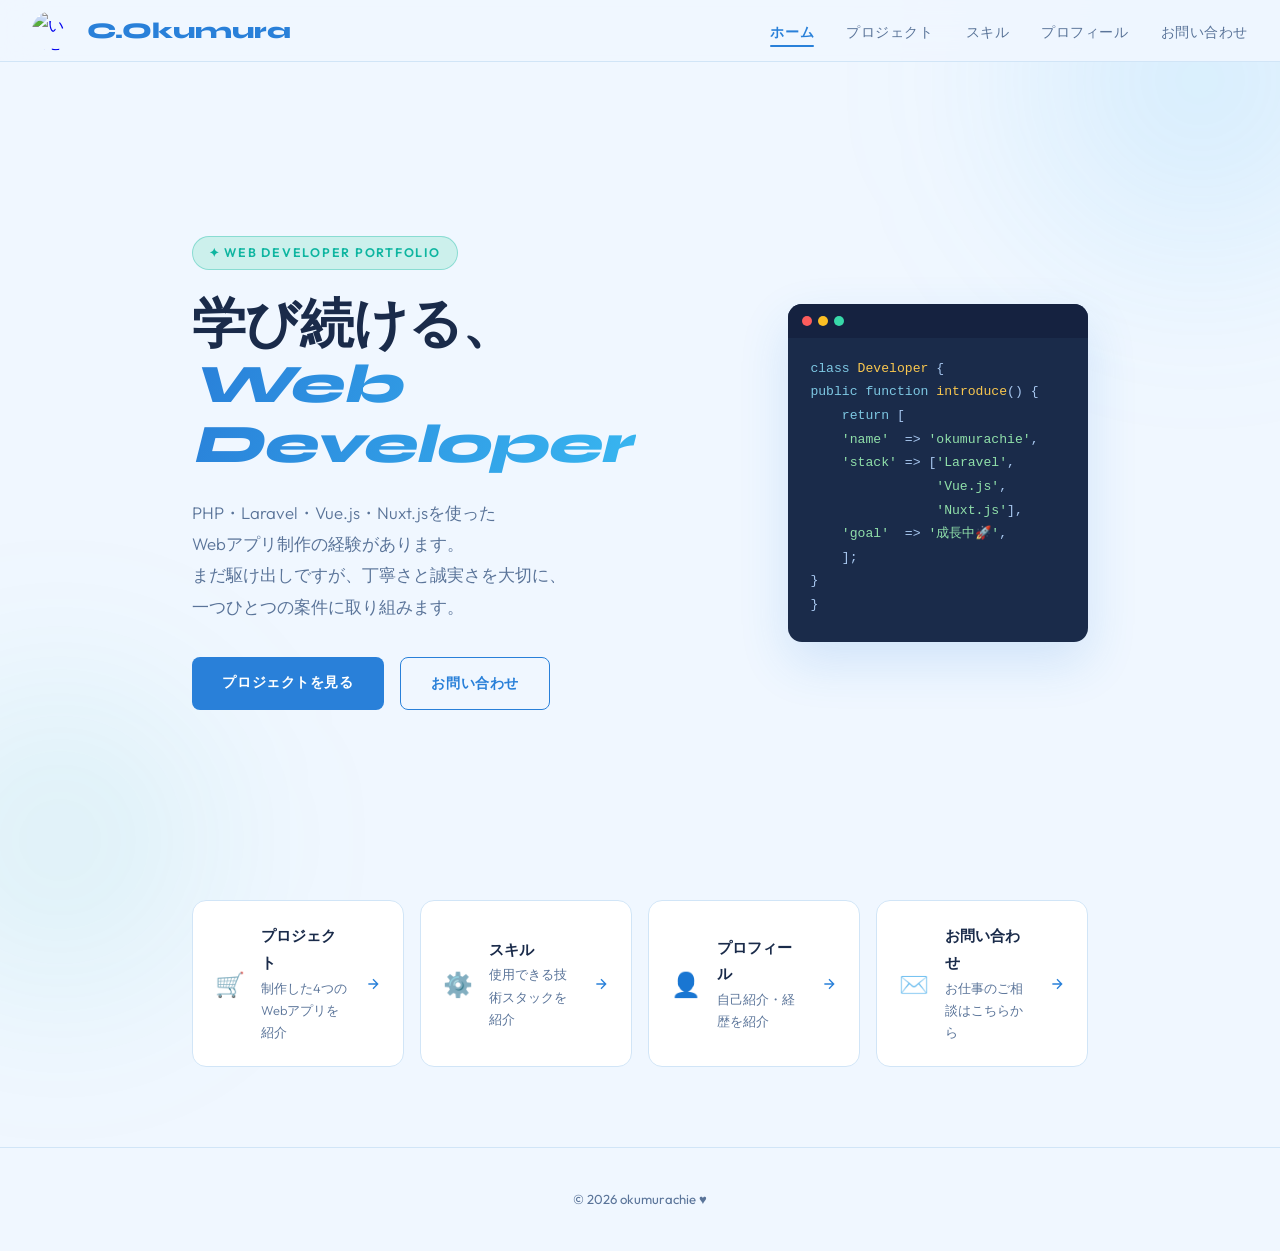
==== index.html @ 7cad6d4e "GitHub Pages　アップのため、ファイル構造を修正" ====
<!doctype html>
<html lang="ja">
    <head>
        <meta charset="UTF-8" />
        <meta name="viewport" content="width=device-width, initial-scale=1.0" />
        <title>okumurachie | ホーム</title>
        <link rel="preconnect" href="https://fonts.googleapis.com" />
        <link rel="preconnect" href="https://fonts.gstatic.com" crossorigin />
        <link
            href="https://fonts.googleapis.com/css2?family=Syne:wght@600;700;800&family=Outfit:wght@300;400;500;600&display=swap"
            rel="stylesheet"
        />
        <link rel="stylesheet" href="/style.css" />
    </head>
    <body>
        <div class="bg-orb orb1" aria-hidden="true"></div>
        <div class="bg-orb orb2" aria-hidden="true"></div>

        <main>
            <!-- ヒーロー -->
            <section class="hero">
                <div class="hero-content">
                    <span class="hero-tag">✦ Web Developer Portfolio</span>
                    <h1 class="hero-title">
                        学び続ける、<br /><em>Web<br />Developer</em>
                    </h1>
                    <p class="hero-desc">
                        PHP・Laravel・Vue.js・Nuxt.jsを使った<br />
                        Webアプリ制作の経験があります。<br />
                        まだ駆け出しですが、丁寧さと誠実さを大切に、<br />
                        一つひとつの案件に取り組みます。
                    </p>
                    <div class="hero-btns">
                        <a class="btn-primary" href="projects.html"
                            >プロジェクトを見る</a
                        >
                        <a class="btn-ghost" href="contact.html"
                            >お問い合わせ</a
                        >
                    </div>
                </div>

                <div class="hero-visual" aria-hidden="true">
                    <div class="code-card">
                        <div class="code-dots">
                            <span></span><span></span><span></span>
                        </div>
                        <pre
                            class="code-block"
                        ><code><span class="c-kw">class</span> <span class="c-fn">Developer</span> {
<span class="c-kw">public function</span> <span class="c-fn">introduce</span>() {
    <span class="c-kw">return</span> [
    <span class="c-str">'name'</span>  =&gt; <span class="c-str">'okumurachie'</span>,
    <span class="c-str">'stack'</span> =&gt; [<span class="c-str">'Laravel'</span>,
                <span class="c-str">'Vue.js'</span>,
                <span class="c-str">'Nuxt.js'</span>],
    <span class="c-str">'goal'</span>  =&gt; <span class="c-str">'成長中🚀'</span>,
    ];
}
}</code></pre>
                    </div>
                </div>
            </section>

            <!-- ホームからの各ページへのナビカード -->
            <section class="home-cards">
                <a class="home-card reveal" href="projects.html">
                    <span class="home-card-icon">🛒</span>
                    <div class="home-card-body">
                        <div class="home-card-title">プロジェクト</div>
                        <div class="home-card-desc">
                            制作した4つのWebアプリを紹介
                        </div>
                    </div>
                    <svg
                        class="home-card-arrow"
                        viewBox="0 0 24 24"
                        fill="none"
                        stroke="currentColor"
                        stroke-width="2"
                    >
                        <path d="M5 12h14M12 5l7 7-7 7" />
                    </svg>
                </a>
                <a class="home-card reveal" href="skills.html">
                    <span class="home-card-icon">⚙️</span>
                    <div class="home-card-body">
                        <div class="home-card-title">スキル</div>
                        <div class="home-card-desc">
                            使用できる技術スタックを紹介
                        </div>
                    </div>
                    <svg
                        class="home-card-arrow"
                        viewBox="0 0 24 24"
                        fill="none"
                        stroke="currentColor"
                        stroke-width="2"
                    >
                        <path d="M5 12h14M12 5l7 7-7 7" />
                    </svg>
                </a>
                <a class="home-card reveal" href="profile.html">
                    <span class="home-card-icon">👤</span>
                    <div class="home-card-body">
                        <div class="home-card-title">プロフィール</div>
                        <div class="home-card-desc">自己紹介・経歴を紹介</div>
                    </div>
                    <svg
                        class="home-card-arrow"
                        viewBox="0 0 24 24"
                        fill="none"
                        stroke="currentColor"
                        stroke-width="2"
                    >
                        <path d="M5 12h14M12 5l7 7-7 7" />
                    </svg>
                </a>
                <a class="home-card reveal" href="contact.html">
                    <span class="home-card-icon">✉️</span>
                    <div class="home-card-body">
                        <div class="home-card-title">お問い合わせ</div>
                        <div class="home-card-desc">
                            お仕事のご相談はこちらから
                        </div>
                    </div>
                    <svg
                        class="home-card-arrow"
                        viewBox="0 0 24 24"
                        fill="none"
                        stroke="currentColor"
                        stroke-width="2"
                    >
                        <path d="M5 12h14M12 5l7 7-7 7" />
                    </svg>
                </a>
            </section>
        </main>

        <script src="components.js"></script>
        <script src="script.js"></script>
    </body>
</html>
---- style.css ----
/* ============================================================
   style.css — okumurachie Portfolio（全ページ共通）
   カラーテーマ: 爽やかな水色・ライトブルー系
   ============================================================ */

/* ── CSS 変数 ── */
:root {
    --bg: #f0f7ff;
    --bg-card: #ffffff;
    --bg-nav: rgba(240, 247, 255, 0.9);
    --text: #1a2b4a;
    --muted: #5a7499;
    --blue: #2980d9;
    --sky: #38b6f0;
    --teal: #0eb5a0;
    --blue-light: #dbeeff;
    --sky-light: #d8f2fc;
    --teal-light: #ccf0ec;
    --border: #d1e5f7;
    --shadow-sm: 0 2px 8px rgba(41, 128, 217, 0.08);
    --shadow-md: 0 8px 32px rgba(41, 128, 217, 0.13);
    --shadow-lg: 0 20px 50px rgba(41, 128, 217, 0.16);
    --font-display: 'Syne', sans-serif;
    --font-body: 'Outfit', sans-serif;
    --radius-sm: 8px;
    --radius-md: 14px;
    --radius-lg: 20px;
    --max-width: 960px;
    --nav-height: 62px;
}

/* ============================================================
   リセット & ベース
   ============================================================ */
*,
*::before,
*::after {
    box-sizing: border-box;
    margin: 0;
    padding: 0;
}
html {
    scroll-behavior: smooth;
}
body {
    font-family: var(--font-body);
    background: var(--bg);
    color: var(--text);
    line-height: 1.75;
    overflow-x: hidden;
}
ul {
    list-style: none;
}
a {
    text-decoration: none;
}
img,
svg {
    display: block;
    max-width: 100%;
}

/* ============================================================
   背景の装飾
   ============================================================ */
.bg-orb {
    position: fixed;
    border-radius: 50%;
    pointer-events: none;
    z-index: 0;
    filter: blur(80px);
}
.orb1 {
    width: 520px;
    height: 520px;
    top: -180px;
    right: -180px;
    background: radial-gradient(
        circle,
        rgba(56, 182, 240, 0.18),
        transparent 70%
    );
}
.orb2 {
    width: 440px;
    height: 440px;
    bottom: -160px;
    left: -160px;
    background: radial-gradient(
        circle,
        rgba(14, 181, 160, 0.12),
        transparent 70%
    );
}

/* ============================================================
    ナビゲーション（全ページ共通）
   ============================================================ */
#navbar {
    position: fixed;
    top: 0;
    width: 100%;
    z-index: 100;
    display: flex;
    align-items: center;
    justify-content: space-between;
    padding: 0 2rem;
    height: var(--nav-height);
    background: var(--bg-nav);
    backdrop-filter: blur(16px);
    -webkit-backdrop-filter: blur(16px);
    border-bottom: 1px solid var(--border);
    transition: box-shadow 0.3s;
}
#navbar.scrolled {
    box-shadow: var(--shadow-sm);
}

.nav-logo {
    display: flex;
    gap: 15px;
}
.nav-image {
    width: 40px;
    height: 40px;
    border-radius: 50%;
    border: none;
}
.nav-text {
    font-family: var(--font-display);
    font-size: 1.4rem;
    font-weight: 800;
    color: var(--blue);
}

.nav-links {
    display: flex;
    gap: 2rem;
}

.nav-links a {
    font-size: 0.88rem;
    font-weight: 500;
    color: var(--muted);
    letter-spacing: 0.04em;
    transition: color 0.2s;
    position: relative;
    padding-bottom: 3px;
}
.nav-links a::after {
    content: '';
    position: absolute;
    bottom: -3px;
    left: 0;
    width: 0;
    height: 2px;
    background: var(--blue);
    border-radius: 2px;
    transition: width 0.25s;
}
.nav-links a:hover {
    color: var(--blue);
}
.nav-links a:hover::after {
    width: 100%;
}

/* 現在のページのリンクをハイライト */
.nav-links a.nav-active {
    color: var(--blue);
    font-weight: 600;
}
.nav-links a.nav-active::after {
    width: 100%;
}

/* ハンバーガー（スマホ用） */
.hamburger {
    display: none;
    flex-direction: column;
    gap: 5px;
    background: none;
    border: none;
    cursor: pointer;
    padding: 4px;
}
.hamburger span {
    display: block;
    width: 22px;
    height: 2px;
    background: var(--text);
    border-radius: 2px;
    transition: all 0.3s;
}

/* ============================================================
   共通レイアウト
   ============================================================ */
main {
    position: relative;
    z-index: 1;
}

/* 通常ページ（ホーム以外）の余白 */
.page-main {
    max-width: var(--max-width);
    margin: 0 auto;
    padding: calc(var(--nav-height) + 3.5rem) 2rem 5rem;
}

/* ページヘッダー */
.page-header {
    margin-bottom: 3rem;
}

/* セクションラベル・タイトル・説明（全ページ共通） */
.section-label {
    font-size: 0.75rem;
    font-weight: 600;
    letter-spacing: 0.18em;
    text-transform: uppercase;
    color: var(--blue);
    margin-bottom: 0.5rem;
}
.section-title {
    font-family: var(--font-display);
    font-size: clamp(1.8rem, 4vw, 2.6rem);
    font-weight: 800;
    line-height: 1.15;
    margin-bottom: 0.9rem;
}
.section-desc {
    color: var(--muted);
    font-size: 1rem;
    font-weight: 300;
    max-width: 540px;
}

/* フッター */
footer {
    position: relative;
    z-index: 1;
    text-align: center;
    padding: 2.5rem 2rem;
    border-top: 1px solid var(--border);
    color: var(--muted);
    font-size: 0.82rem;
}

/* ============================================================
   スクロールアニメーション
   ============================================================ */
.reveal {
    opacity: 0;
    transform: translateY(22px);
    transition:
        opacity 0.65s ease,
        transform 0.65s ease;
}
.reveal.visible {
    opacity: 1;
    transform: none;
}

/* ============================================================
   ボタン
   ============================================================ */
.btn-primary {
    display: inline-block;
    background: var(--blue);
    color: #fff;
    font-family: var(--font-body);
    font-size: 0.9rem;
    font-weight: 600;
    letter-spacing: 0.04em;
    padding: 0.8rem 1.9rem;
    border-radius: var(--radius-sm);
    border: none;
    cursor: pointer;
    transition:
        background 0.2s,
        transform 0.2s,
        box-shadow 0.2s;
}
.btn-primary:hover {
    background: #1f6bbd;
    transform: translateY(-2px);
    box-shadow: 0 6px 20px rgba(41, 128, 217, 0.35);
}

.btn-ghost {
    display: inline-block;
    background: transparent;
    color: var(--blue);
    font-size: 0.9rem;
    font-weight: 600;
    letter-spacing: 0.04em;
    padding: 0.8rem 1.9rem;
    border-radius: var(--radius-sm);
    border: 1.5px solid var(--blue);
    transition:
        background 0.2s,
        transform 0.2s;
}
.btn-ghost:hover {
    background: var(--blue-light);
    transform: translateY(-2px);
}

/* タグ（プロジェクト・スキル共通） */
.tag {
    background: var(--blue-light);
    color: var(--blue);
    font-size: 0.73rem;
    font-weight: 600;
    padding: 0.2rem 0.65rem;
    border-radius: 999px;
    letter-spacing: 0.04em;
}
.tag.sky {
    background: var(--sky-light);
    color: #1a7ab5;
}
.tag.teal {
    background: var(--teal-light);
    color: #0a8a7a;
}

/* ============================================================
   ── ホームページ ──
   ============================================================ */

/* ヒーロー */
.hero {
    max-width: var(--max-width);
    margin: 0 auto;
    min-height: 100vh;
    display: flex;
    align-items: center;
    gap: 3rem;
    padding: calc(var(--nav-height) + 3rem) 2rem 4rem;
}

.hero-content {
    flex: 1;
    animation: fadeUp 0.8s ease both;
}

.hero-tag {
    display: inline-block;
    font-size: 0.78rem;
    font-weight: 600;
    letter-spacing: 0.14em;
    text-transform: uppercase;
    color: var(--teal);
    border: 1px solid rgba(14, 181, 160, 0.35);
    background: var(--teal-light);
    border-radius: 999px;
    padding: 0.3rem 1rem;
    margin-bottom: 1.6rem;
}

.hero-title {
    font-family: var(--font-display);
    font-size: clamp(2.2rem, 5vw, 3.4rem);
    font-weight: 800;
    line-height: 1.1;
    letter-spacing: -0.01em;
    margin-bottom: 1.4rem;
}
.hero-title em {
    font-style: italic;
    background: linear-gradient(110deg, var(--blue), var(--sky));
    -webkit-background-clip: text;
    -webkit-text-fill-color: transparent;
    background-clip: text;
    padding-right: 0.1em;
    display: inline-block;
}

.hero-desc {
    color: var(--muted);
    font-size: 1.05rem;
    font-weight: 300;
    max-width: 480px;
    margin-bottom: 2.2rem;
    line-height: 1.85;
}

.hero-btns {
    display: flex;
    gap: 1rem;
    flex-wrap: wrap;
}

/* コードカード */
.hero-visual {
    flex: 0 0 auto;
    animation: fadeUp 0.8s 0.2s ease both;
}

.code-card {
    background: #1a2b4a;
    border-radius: var(--radius-md);
    box-shadow: var(--shadow-lg);
    overflow: hidden;
    min-width: 300px;
    max-width: 360px;
}
.code-dots {
    display: flex;
    gap: 6px;
    padding: 12px 14px;
    background: #152240;
}
.code-dots span {
    width: 10px;
    height: 10px;
    border-radius: 50%;
}
.code-dots span:nth-child(1) {
    background: #fc5c5c;
}
.code-dots span:nth-child(2) {
    background: #fbbf24;
}
.code-dots span:nth-child(3) {
    background: #38d9a9;
}

.code-block {
    padding: 1.2rem 1.4rem 1.6rem;
    font-family: 'Courier New', Courier, monospace;
    font-size: 0.82rem;
    line-height: 1.8;
    color: #a8c8f0;
    white-space: pre;
    overflow-x: auto;
}
.c-kw {
    color: #7ec8e3;
}
.c-fn {
    color: #f9c74f;
}
.c-str {
    color: #90e0aa;
}

/* ホーム：各ページへのナビカード */
.home-cards {
    max-width: var(--max-width);
    margin: 0 auto;
    padding: 0 2rem 5rem;
    display: grid;
    grid-template-columns: repeat(auto-fill, minmax(200px, 1fr));
    gap: 1rem;
}

.home-card {
    background: var(--bg-card);
    border: 1px solid var(--border);
    border-radius: var(--radius-md);
    padding: 1.4rem;
    display: flex;
    align-items: center;
    gap: 1rem;
    color: var(--text);
    transition:
        transform 0.2s,
        box-shadow 0.2s,
        border-color 0.2s;
}
.home-card:hover {
    transform: translateY(-3px);
    box-shadow: var(--shadow-md);
    border-color: rgba(41, 128, 217, 0.3);
}
.home-card-icon {
    font-size: 1.5rem;
    flex-shrink: 0;
}
.home-card-body {
    flex: 1;
}
.home-card-title {
    font-weight: 600;
    font-size: 0.95rem;
}
.home-card-desc {
    color: var(--muted);
    font-size: 0.8rem;
    font-weight: 300;
}
.home-card-arrow {
    width: 16px;
    height: 16px;
    color: var(--blue);
    flex-shrink: 0;
    transition: transform 0.2s;
}
.home-card:hover .home-card-arrow {
    transform: translateX(3px);
}

/* ============================================================
   ── プロジェクトページ ──
   ============================================================ */
.projects-grid {
    display: grid;
    grid-template-columns: repeat(auto-fill, minmax(280px, 1fr));
    gap: 1.5rem;
}

.project-card {
    background: var(--bg-card);
    border: 1px solid var(--border);
    border-radius: var(--radius-md);
    padding: 1.8rem;
    display: flex;
    flex-direction: column;
    gap: 1rem;
    transition:
        transform 0.25s,
        box-shadow 0.25s,
        border-color 0.25s;
    position: relative;
    overflow: hidden;
}
.project-card::before {
    content: '';
    position: absolute;
    top: 0;
    left: 0;
    right: 0;
    height: 3px;
    background: linear-gradient(90deg, var(--blue), var(--sky));
    opacity: 0;
    transition: opacity 0.25s;
}
.project-card:hover {
    transform: translateY(-5px);
    box-shadow: var(--shadow-md);
    border-color: rgba(41, 128, 217, 0.25);
}
.project-card:hover::before {
    opacity: 1;
}

.project-icon {
    font-size: 1.6rem;
    width: 48px;
    height: 48px;
    display: flex;
    align-items: center;
    justify-content: center;
    background: var(--blue-light);
    border-radius: var(--radius-sm);
}
.project-body {
    flex: 1;
    display: flex;
    flex-direction: column;
    gap: 0.4rem;
}
.project-name {
    font-family: var(--font-display);
    font-size: 1.15rem;
    font-weight: 700;
}
.project-sub {
    font-size: 0.8rem;
    font-weight: 500;
    color: var(--sky);
    letter-spacing: 0.05em;
    margin-bottom: 0.3rem;
}
.project-desc {
    color: var(--muted);
    font-size: 0.88rem;
    font-weight: 300;
    line-height: 1.7;
}

.project-tags {
    display: flex;
    flex-wrap: wrap;
    gap: 0.4rem;
    margin-top: 0.5rem;
}

.project-link {
    display: inline-flex;
    align-items: center;
    gap: 0.4rem;
    color: var(--blue);
    font-size: 0.85rem;
    font-weight: 600;
    transition:
        gap 0.2s,
        color 0.2s;
}
.project-link:hover {
    gap: 0.7rem;
    color: var(--sky);
}
.project-link svg {
    width: 14px;
    height: 14px;
    flex-shrink: 0;
}
.project-links-row {
    display: flex;
    gap: 1.2rem;
}

/* ============================================================
   ── スキルページ ──
   ============================================================ */
.skills-grid {
    display: grid;
    grid-template-columns: repeat(auto-fill, minmax(210px, 1fr));
    gap: 1.2rem;
    margin-bottom: 2rem;
}

.skill-group {
    background: var(--bg-card);
    border: 1px solid var(--border);
    border-radius: var(--radius-md);
    padding: 1.4rem;
    transition: box-shadow 0.2s;
}
.skill-group:hover {
    box-shadow: var(--shadow-sm);
}

.skill-group-title {
    font-size: 0.8rem;
    font-weight: 700;
    letter-spacing: 0.08em;
    text-transform: uppercase;
    color: var(--muted);
    margin-bottom: 1rem;
    display: flex;
    align-items: center;
    gap: 0.5rem;
}
.skill-icon {
    font-size: 1rem;
}

.skill-list {
    display: flex;
    flex-direction: column;
    gap: 0.7rem;
}
.skill-item {
    display: flex;
    align-items: center;
    gap: 0.7rem;
    font-size: 0.92rem;
}

.dot {
    width: 7px;
    height: 7px;
    border-radius: 50%;
    flex-shrink: 0;
}
.dot-blue {
    background: var(--blue);
}
.dot-sky {
    background: var(--sky);
}
.dot-teal {
    background: var(--teal);
}

/* 学習中 */
.skills-learning {
    background: var(--bg-card);
    border: 1px solid var(--border);
    border-radius: var(--radius-md);
    padding: 1.6rem;
}
.skills-learning-title {
    font-family: var(--font-display);
    font-size: 1.1rem;
    font-weight: 700;
    margin-bottom: 1rem;
}
.learning-tags {
    display: flex;
    flex-wrap: wrap;
    gap: 0.5rem;
}

/* ============================================================
    ── プロフィールページ ──
   ============================================================ */
.profile-card {
    background: var(--bg-card);
    border: 1px solid var(--border);
    border-radius: var(--radius-lg);
    padding: 2.5rem;
    display: grid;
    grid-template-columns: 200px 1fr;
    gap: 2.5rem;
    align-items: start;
}

.profile-left {
    display: flex;
    flex-direction: column;
    align-items: center;
    gap: 0.7rem;
    text-align: center;
}

.profile-avatar {
    width: 96px;
    height: 96px;
    border-radius: 50%;
    box-shadow: 0 4px 20px rgba(41, 128, 217, 0.3);
}
.profile-image {
    width: 100%;
    height: 100%;
    border-radius: 50%;
}
.profile-name {
    font-family: var(--font-display);
    font-size: 1.1rem;
    font-weight: 700;
}
.profile-role {
    font-size: 0.78rem;
    font-weight: 600;
    letter-spacing: 0.08em;
    color: var(--blue);
    text-transform: uppercase;
}

.profile-badges {
    display: flex;
    flex-direction: column;
    gap: 0.4rem;
    width: 100%;
}
.badge {
    background: var(--blue-light);
    color: var(--blue);
    font-size: 0.78rem;
    font-weight: 500;
    padding: 0.3rem 0.8rem;
    border-radius: 999px;
    text-align: center;
}

.profile-right {
    display: flex;
    flex-direction: column;
    gap: 0.8rem;
}

.profile-section-title {
    font-family: var(--font-display);
    font-size: 1.1rem;
    font-weight: 700;
    color: var(--text);
    margin-bottom: 0.3rem;
    padding-bottom: 0.4rem;
    border-bottom: 2px solid var(--blue-light);
}
.profile-text {
    color: var(--muted);
    font-size: 0.97rem;
    font-weight: 300;
    line-height: 1.9;
}

/* タイムライン */
.timeline {
    display: flex;
    flex-direction: column;
    gap: 1.2rem;
    padding-left: 0.5rem;
}
.timeline-item {
    display: flex;
    gap: 1rem;
    align-items: flex-start;
}

.timeline-dot {
    width: 12px;
    height: 12px;
    border-radius: 50%;
    background: var(--blue);
    flex-shrink: 0;
    margin-top: 5px;
    box-shadow: 0 0 0 3px var(--blue-light);
}
.timeline-date {
    font-size: 0.78rem;
    color: var(--blue);
    font-weight: 600;
    letter-spacing: 0.05em;
}
.timeline-event {
    font-size: 0.95rem;
    font-weight: 600;
    color: var(--text);
}
.timeline-detail {
    font-size: 0.85rem;
    color: var(--muted);
    font-weight: 300;
}

/* ============================================================
   ── お問い合わせページ ──
   ============================================================ */
.contact-card {
    background: var(--bg-card);
    border: 1px solid var(--border);
    border-radius: var(--radius-lg);
    padding: 2.5rem;
}

.form-grid {
    display: grid;
    grid-template-columns: 1fr 1fr;
    gap: 1.2rem;
    margin-bottom: 1.2rem;
}
.form-full {
    grid-column: 1 / -1;
}
.form-group {
    display: flex;
    flex-direction: column;
    gap: 0.45rem;
}

label {
    font-size: 0.82rem;
    font-weight: 600;
    color: var(--muted);
    letter-spacing: 0.04em;
}
.required {
    color: #e05252;
    margin-left: 2px;
}

input,
textarea {
    font-family: var(--font-body);
    font-size: 0.92rem;
    color: var(--text);
    background: var(--bg);
    border: 1.5px solid var(--border);
    border-radius: var(--radius-sm);
    padding: 0.75rem 1rem;
    outline: none;
    width: 100%;
    transition:
        border-color 0.2s,
        box-shadow 0.2s;
}
input::placeholder,
textarea::placeholder {
    color: #a0b5cc;
}
input:focus,
textarea:focus {
    border-color: var(--blue);
    box-shadow: 0 0 0 3px rgba(41, 128, 217, 0.12);
}
textarea {
    resize: vertical;
    min-height: 130px;
}

.form-submit {
    margin-top: 0.3rem;
}
.form-success {
    margin-top: 1rem;
    font-size: 0.9rem;
    color: var(--teal);
    font-weight: 500;
}

.contact-links {
    display: flex;
    gap: 1.5rem;
    flex-wrap: wrap;
    margin-top: 2rem;
    padding-top: 2rem;
    border-top: 1px solid var(--border);
}
.contact-link {
    display: flex;
    align-items: center;
    gap: 0.5rem;
    color: var(--muted);
    font-size: 0.88rem;
    font-weight: 500;
    transition: color 0.2s;
}
.contact-link:hover {
    color: var(--blue);
}
.contact-link svg {
    width: 16px;
    height: 16px;
}

/* ============================================================
   アニメーション
   ============================================================ */
@keyframes fadeUp {
    from {
        opacity: 0;
        transform: translateY(28px);
    }
    to {
        opacity: 1;
        transform: translateY(0);
    }
}

/* ============================================================
   レスポンシブ対応
   ============================================================ */
@media (max-width: 768px) {
    /* ナビ */
    .hamburger {
        display: flex;
    }
    .nav-links {
        display: none;
        position: fixed;
        top: var(--nav-height);
        left: 0;
        right: 0;
        background: rgba(240, 247, 255, 0.97);
        backdrop-filter: blur(16px);
        flex-direction: column;
        gap: 0;
        border-bottom: 1px solid var(--border);
        padding: 0.5rem 0;
    }
    .nav-links.open {
        display: flex;
    }
    .nav-links a {
        display: block;
        padding: 0.9rem 2rem;
        font-size: 0.95rem;
        border-bottom: 1px solid var(--border);
    }
    .nav-links a::after {
        display: none;
    }

    /* ヒーロー */
    .hero {
        flex-direction: column;
        gap: 2rem;
    }
    .hero-visual {
        width: 100%;
    }
    .code-card {
        min-width: unset;
        max-width: 100%;
    }

    /* ホームカード */
    .home-cards {
        grid-template-columns: 1fr 1fr;
    }

    /* プロジェクト */
    .projects-grid {
        grid-template-columns: 1fr;
    }

    /* プロフィール */
    .profile-card {
        grid-template-columns: 1fr;
    }
    .profile-left {
        flex-direction: row;
        flex-wrap: wrap;
        text-align: left;
    }
    .profile-badges {
        flex-direction: row;
        width: auto;
    }

    /* フォーム */
    .form-grid {
        grid-template-columns: 1fr;
    }
    .form-full {
        grid-column: 1;
    }

    /* ページ余白 */
    .page-main {
        padding-left: 1.2rem;
        padding-right: 1.2rem;
    }
    .home-cards {
        padding-left: 1.2rem;
        padding-right: 1.2rem;
    }
    .hero {
        padding-left: 1.2rem;
        padding-right: 1.2rem;
    }
}

@media (max-width: 480px) {
    .home-cards {
        grid-template-columns: 1fr;
    }
}
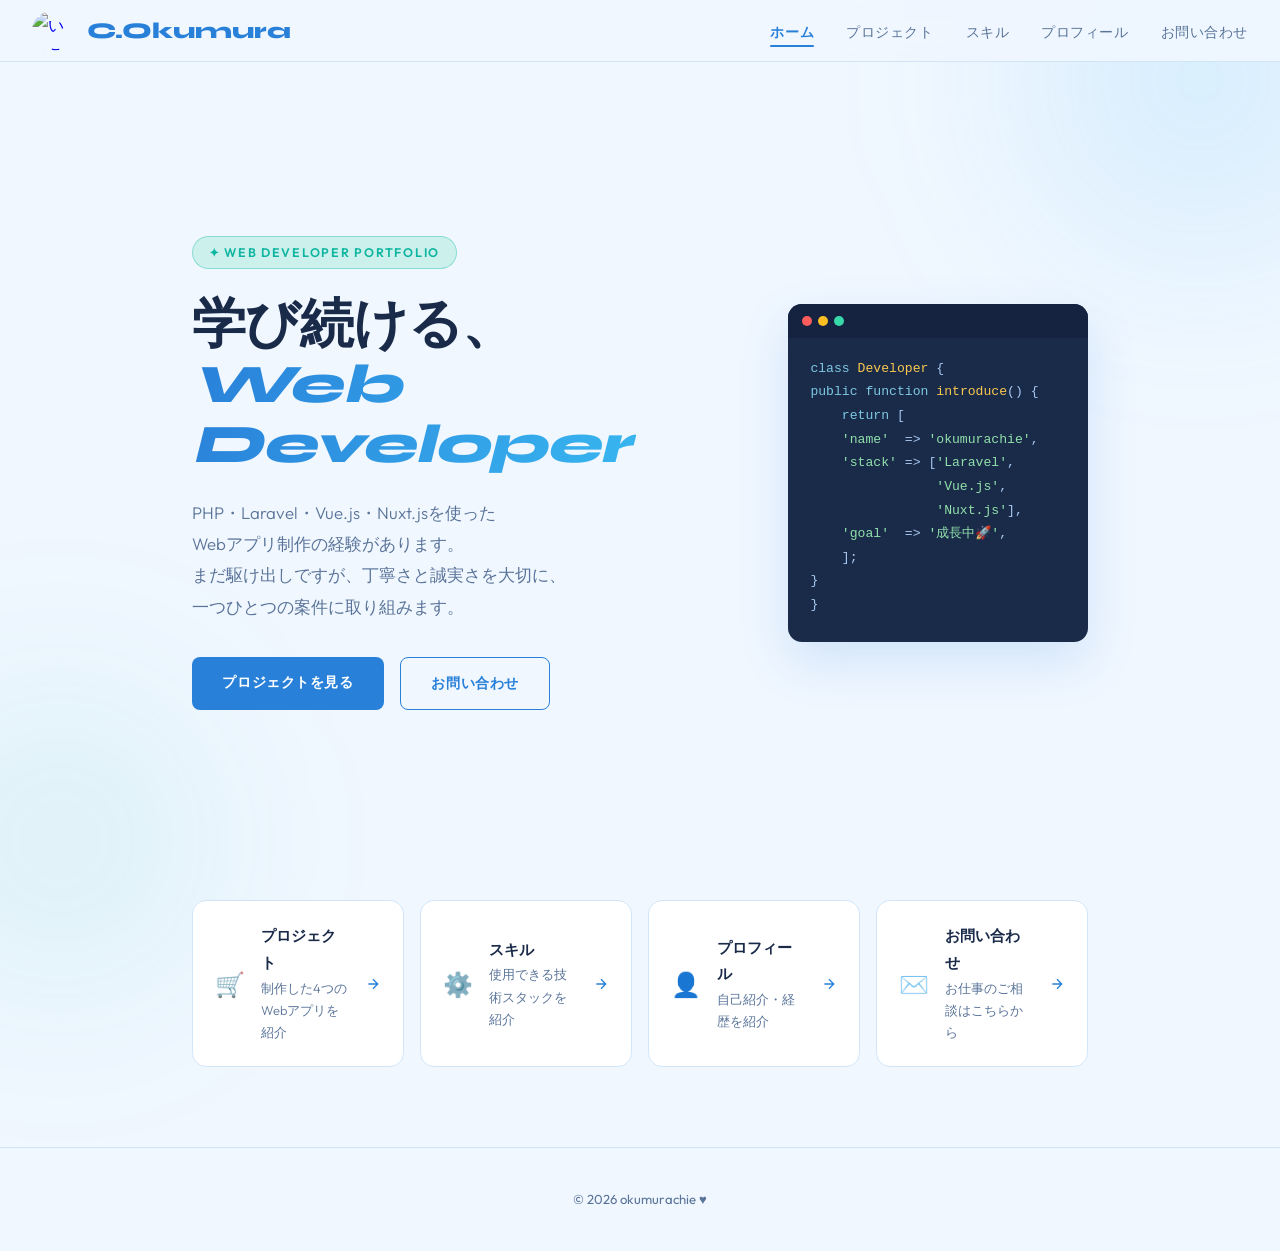
==== commit 2f5d2d26: "index.html 　css読み込みパス修正" ====
--- a/index.html
+++ b/index.html
@@ -10,7 +10,7 @@
             href="https://fonts.googleapis.com/css2?family=Syne:wght@600;700;800&family=Outfit:wght@300;400;500;600&display=swap"
             rel="stylesheet"
         />
-        <link rel="stylesheet" href="/style.css" />
+        <link rel="stylesheet" href="style.css" />
     </head>
     <body>
         <div class="bg-orb orb1" aria-hidden="true"></div>
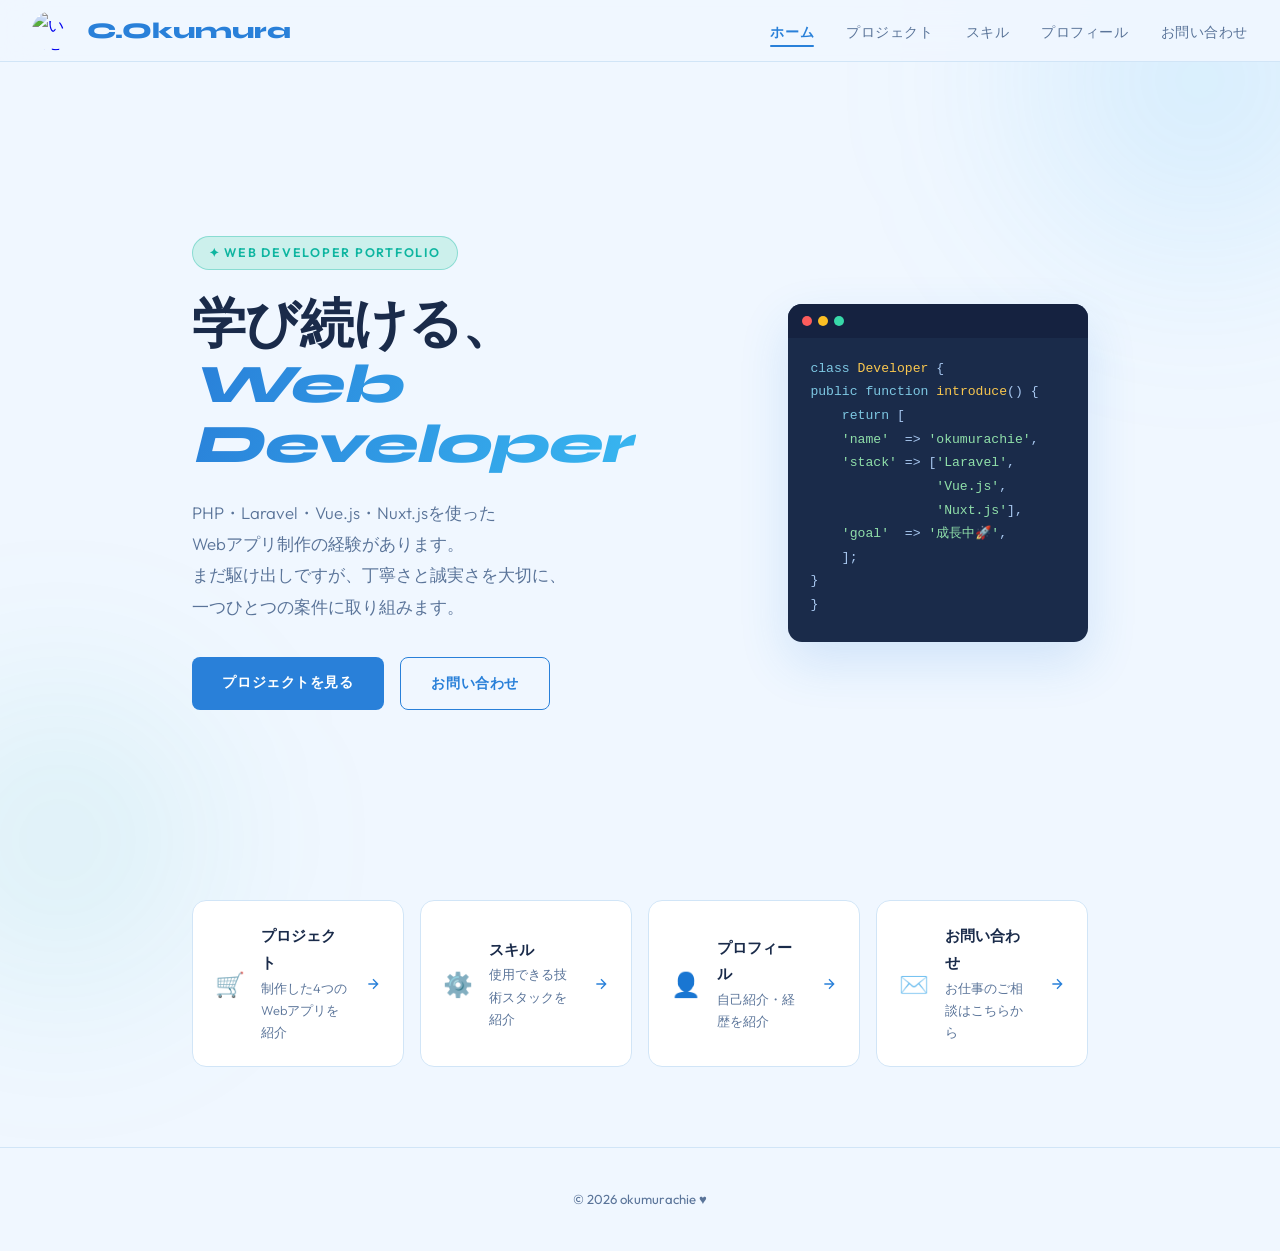
==== commit 3967d35f: "index.html ナビカードリンクパス修正" ====
--- a/index.html
+++ b/index.html
@@ -64,7 +64,7 @@
 
             <!-- ホームからの各ページへのナビカード -->
             <section class="home-cards">
-                <a class="home-card reveal" href="projects.html">
+                <a class="home-card reveal" href="html/projects.html">
                     <span class="home-card-icon">🛒</span>
                     <div class="home-card-body">
                         <div class="home-card-title">プロジェクト</div>
@@ -82,7 +82,7 @@
                         <path d="M5 12h14M12 5l7 7-7 7" />
                     </svg>
                 </a>
-                <a class="home-card reveal" href="skills.html">
+                <a class="home-card reveal" href="html/skills.html">
                     <span class="home-card-icon">⚙️</span>
                     <div class="home-card-body">
                         <div class="home-card-title">スキル</div>
@@ -100,7 +100,7 @@
                         <path d="M5 12h14M12 5l7 7-7 7" />
                     </svg>
                 </a>
-                <a class="home-card reveal" href="profile.html">
+                <a class="home-card reveal" href="html/profile.html">
                     <span class="home-card-icon">👤</span>
                     <div class="home-card-body">
                         <div class="home-card-title">プロフィール</div>
@@ -116,7 +116,7 @@
                         <path d="M5 12h14M12 5l7 7-7 7" />
                     </svg>
                 </a>
-                <a class="home-card reveal" href="contact.html">
+                <a class="home-card reveal" href="html/contact.html">
                     <span class="home-card-icon">✉️</span>
                     <div class="home-card-body">
                         <div class="home-card-title">お問い合わせ</div>
--- a/style.css
+++ b/style.css
@@ -1002,8 +1002,9 @@
         text-align: left;
     }
     .profile-badges {
-        flex-direction: row;
-        width: auto;
+        /* flex-direction: row;
+        width: auto; */
+        display: none;
     }
 
     /* フォーム */
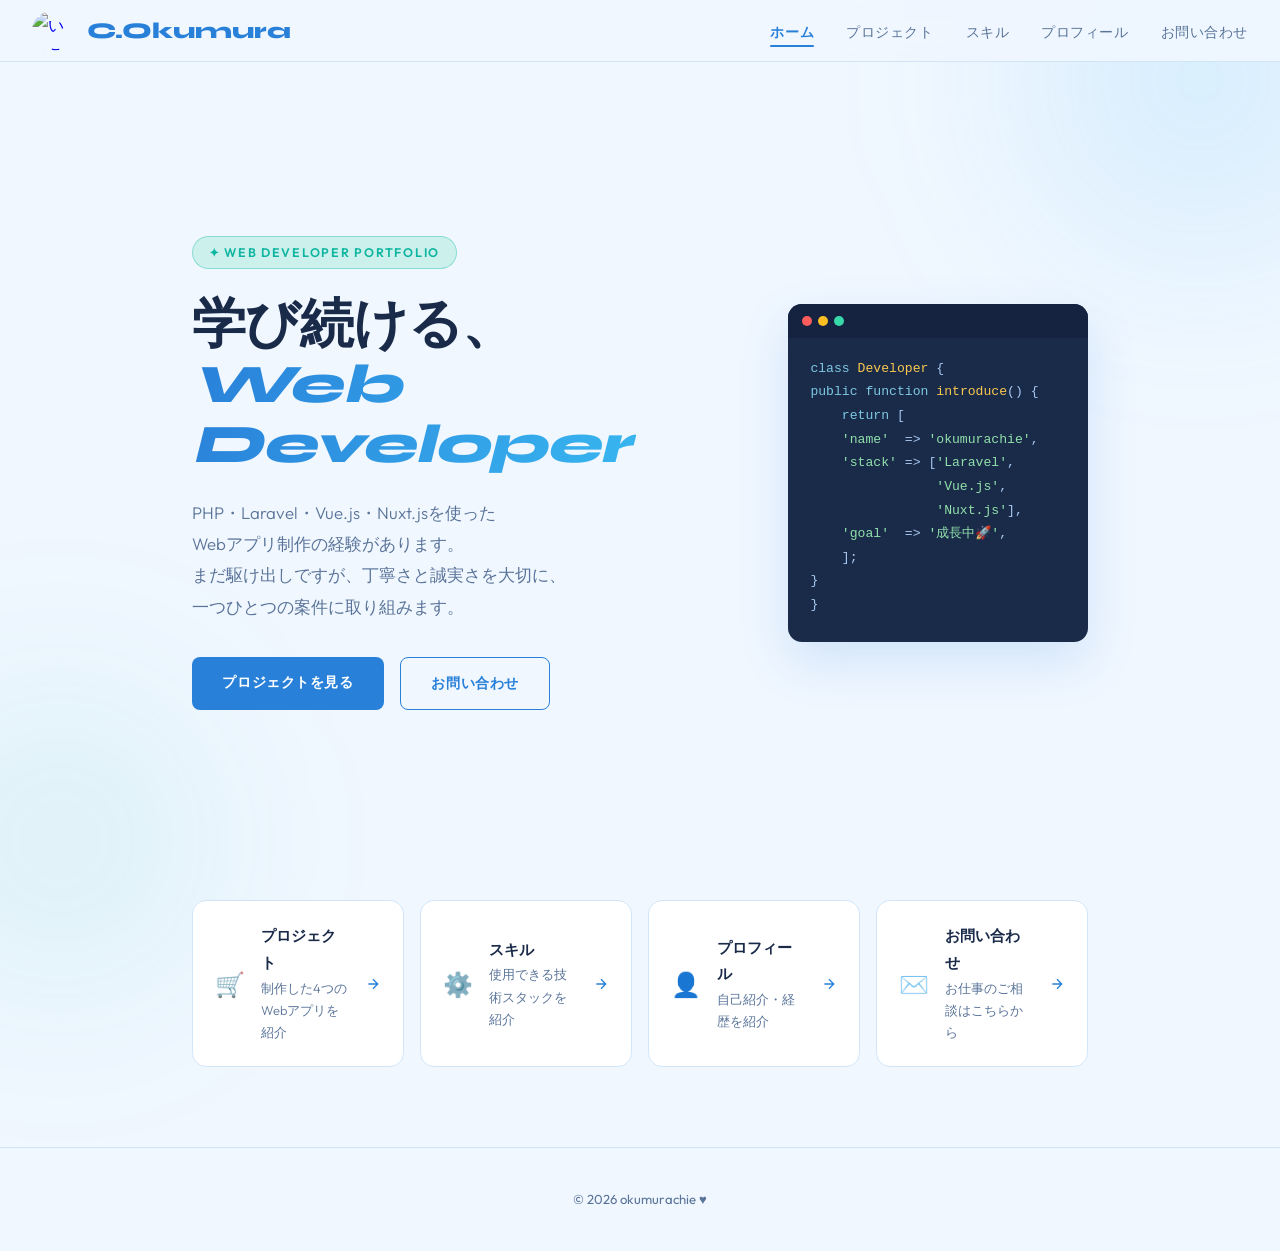
==== commit 50cdd050: "index.html　プロジェクトリンク、お問合せリンク修正" ====
--- a/index.html
+++ b/index.html
@@ -31,10 +31,10 @@
                         一つひとつの案件に取り組みます。
                     </p>
                     <div class="hero-btns">
-                        <a class="btn-primary" href="projects.html"
+                        <a class="btn-primary" href="html/projects.html"
                             >プロジェクトを見る</a
                         >
-                        <a class="btn-ghost" href="contact.html"
+                        <a class="btn-ghost" href="html/contact.html"
                             >お問い合わせ</a
                         >
                     </div>
